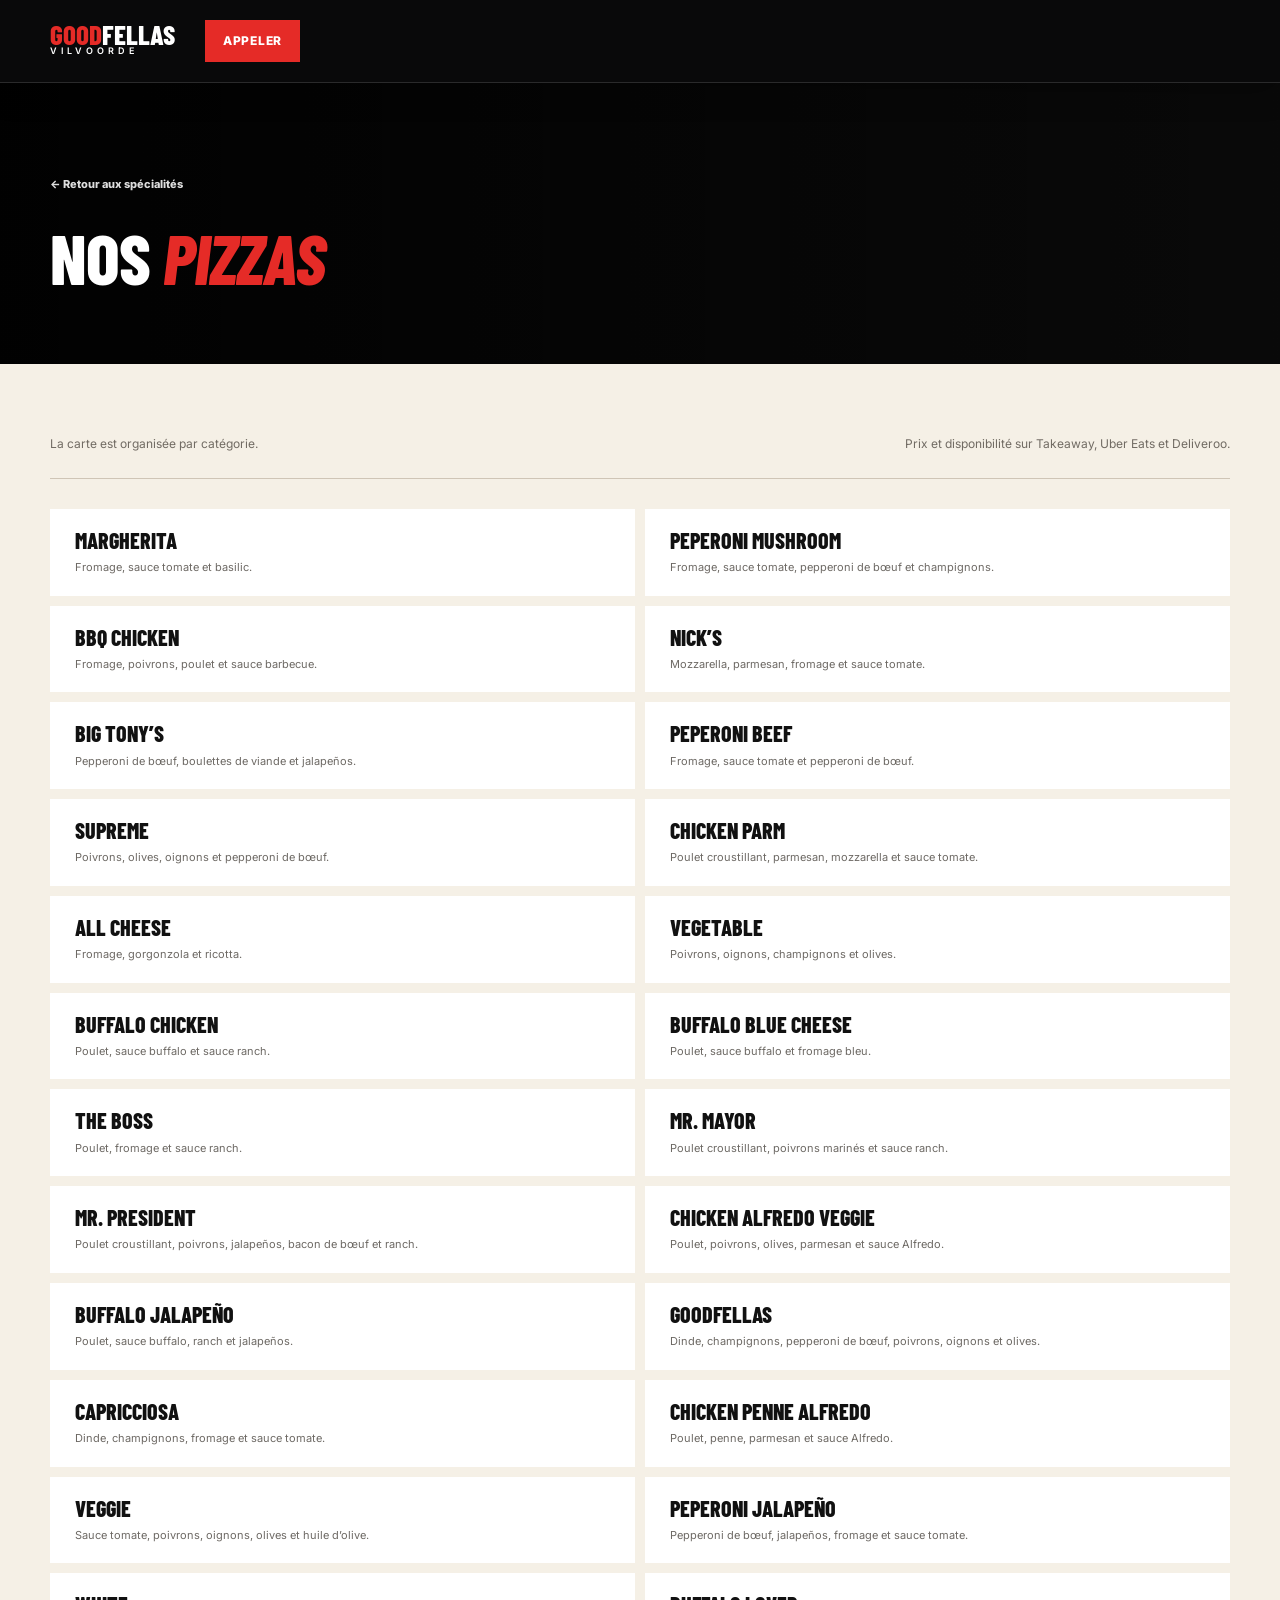
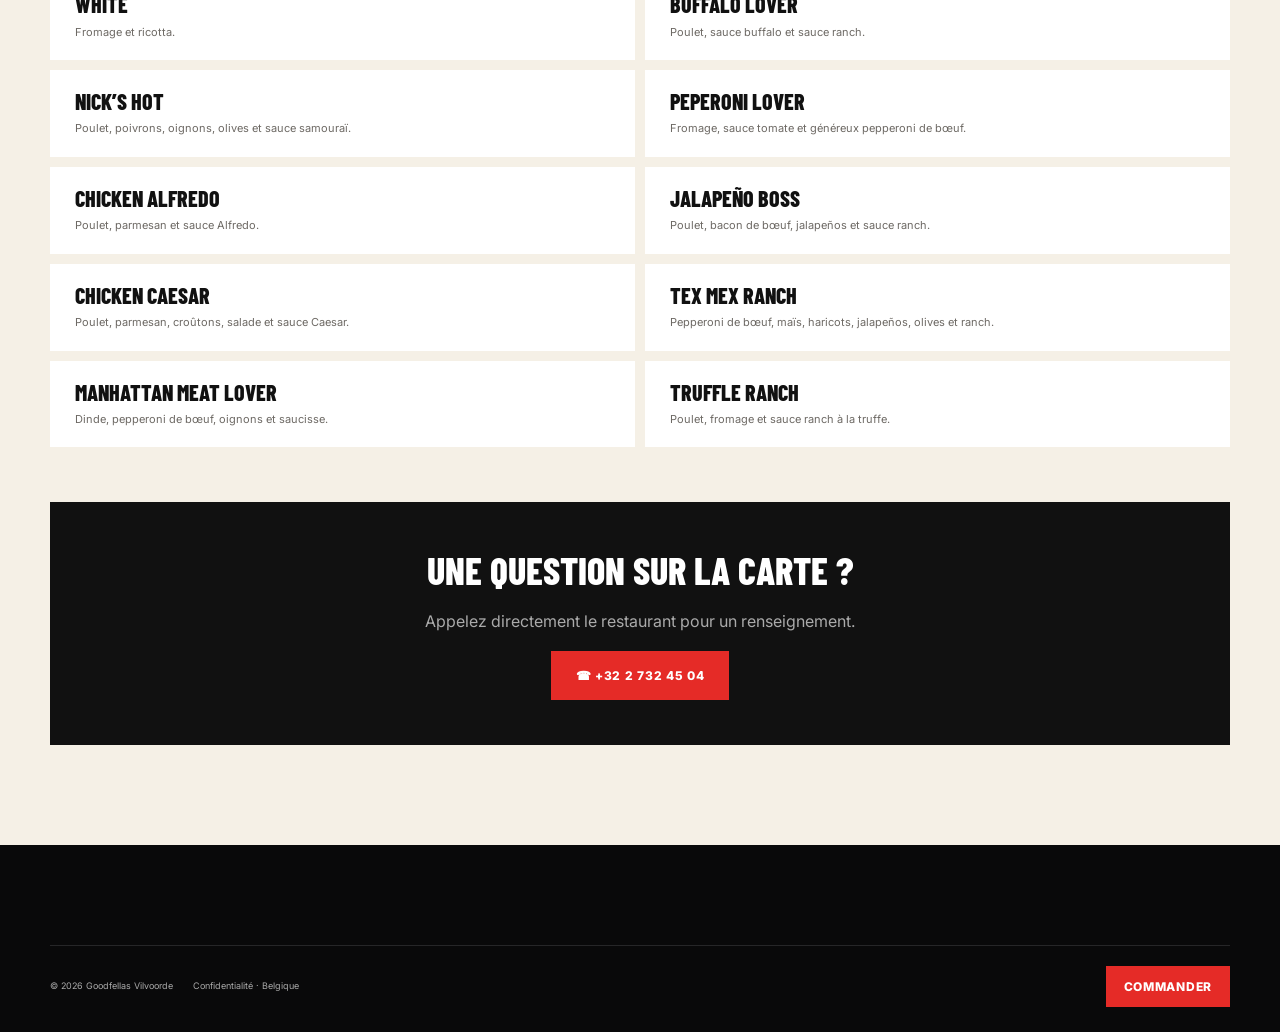
==== menu.html @ f49ae3bf "Mise à jour du site Goodfellas" ====
<!doctype html><html lang="fr"><head><meta charset="UTF-8"><meta name="viewport" content="width=device-width,initial-scale=1"><title>Menu | Goodfellas Vilvoorde</title><meta name="description" content="Découvrez les spécialités Goodfellas Vilvoorde par catégorie."><link rel="stylesheet" href="style.css"></head><body class="inner-page"><header class="site-header"><nav class="nav wrap"><a class="brand" href="index.html"><span>GOOD</span>FELLAS<small>VILVOORDE</small></a><a class="btn btn-small" href="tel:+3227324504">Appeler</a></nav></header><main><section class="menu-hero" id="menu-hero"><div class="wrap"><a href="index.html#specialites">← Retour aux spécialités</a><h1 id="category-title">Nos <em>spécialités</em></h1></div></section><section class="menu-page"><div class="wrap"><div class="menu-note"><span>La carte est organisée par catégorie.</span><span>Prix et disponibilité sur Takeaway, Uber Eats et Deliveroo.</span></div><div class="item-list" id="item-list"></div><div class="phone-cta"><h2>Une question sur la carte ?</h2><p>Appelez directement le restaurant pour un renseignement.</p><a class="btn" href="tel:+3227324504">☎ +32 2 732 45 04</a></div></div></section></main><footer><div class="wrap footer-line"><div><span>© <span id="year"></span> Goodfellas Vilvoorde</span><a href="privacy.html">Confidentialité · Belgique</a></div><a class="btn btn-small" href="index.html#order">Commander</a></div></footer><script src="menu.js"></script></body></html>
---- style.css ----
@import url('https://fonts.googleapis.com/css2?family=Barlow+Condensed:ital,wght@0,600;0,700;0,800;1,800&family=Inter:wght@400;500;600;700;800&display=swap');
:root{--red:#e52b27;--ink:#0a0a0b;--cream:#f5f0e6;--white:#fff;--green:#53a46a;--line:#d8d0c3;--head:'Barlow Condensed',Impact,sans-serif;--body:Inter,Arial,sans-serif}*{box-sizing:border-box}html{scroll-behavior:smooth}body{margin:0;background:var(--cream);color:var(--ink);font:400 16px/1.6 var(--body);overflow-x:hidden}img{display:block;width:100%}a{color:inherit;text-decoration:none}button,input,textarea{font:inherit}.wrap{width:min(1180px,calc(100% - 40px));margin:auto}.skip-link{position:fixed;left:10px;top:-100px;z-index:100;background:#fff;padding:10px}.skip-link:focus{top:10px}.site-header{position:fixed;inset:0 0 auto;z-index:50;border-bottom:1px solid #ffffff22;transition:.3s}.site-header.scrolled,.inner-page .site-header{background:#0a0a0bf4;box-shadow:0 8px 30px #0004}.nav{height:82px;display:flex;align-items:center;gap:25px}.brand{font:800 27px/20px var(--head);color:#fff;display:inline-flex;flex-wrap:wrap;width:130px}.brand span{color:var(--red)}.brand small{width:100%;font:600 9px/1.5 var(--body);letter-spacing:4px;color:#fff}.nav-links{display:flex;gap:22px;margin-left:auto}.nav-links a{color:#fff;font-size:12px;font-weight:700}.nav-links a:hover{color:var(--red)}.nav-actions{display:flex;align-items:center;gap:15px}.lang{border:0;background:none;color:#888;cursor:pointer;font-size:12px}.lang strong{color:#fff}.btn{display:inline-flex;align-items:center;justify-content:center;border:2px solid var(--red);background:var(--red);color:#fff;padding:13px 23px;font-size:12px;font-weight:800;text-transform:uppercase;letter-spacing:.7px;cursor:pointer;transition:.25s}.btn:hover{background:#fff;color:#111;border-color:#fff;transform:translateY(-2px)}.btn-small{padding:9px 16px}.btn-outline{background:transparent;border-color:#fff}.menu-toggle{display:none;background:none;border:0;width:40px}.menu-toggle span{display:block;height:2px;background:#fff;margin:6px}.hero{height:min(920px,100vh);min-height:760px;position:relative;display:flex;align-items:center;background:#111 url('images/hero-feast.png') center/cover no-repeat}.hero-shade{position:absolute;inset:0;background:linear-gradient(90deg,#000f 0%,#000c 40%,#0001 78%),linear-gradient(0deg,#000a,transparent 50%)}.hero-content{position:relative;padding-top:70px;color:#fff}.hero h1,.simple-title,.order-section h2,.about h2,.contact h2,.menu-hero h1{font:800 clamp(50px,7vw,92px)/.9 var(--head);text-transform:uppercase;letter-spacing:-1px;margin:0}.hero h1 em,h2 em,.menu-hero h1 em{font-style:italic;color:var(--red)}.hero p{max-width:560px;color:#d5d5d5;font-size:17px;margin:25px 0}.hero-buttons{display:flex;gap:12px}.hero-trust{display:flex;align-items:stretch;gap:16px;margin-top:34px}.halal-proof{border:1px solid #ffffff33;background:#111c;color:#fff;padding:12px 16px;display:flex;align-items:center;gap:12px;text-align:left;cursor:pointer;backdrop-filter:blur(7px)}.seal{display:grid;place-items:center;width:42px;height:42px;border-radius:50%;background:#306f43;color:#fff;font-size:22px}.halal-proof strong,.halal-proof small{display:block}.halal-proof strong{font-size:12px;text-transform:uppercase}.halal-proof small{max-width:170px;color:#aaa;font-size:9px}.quick-order{display:flex;gap:8px}.platform{min-width:135px;padding:11px 14px;background:#fff;color:#111;display:flex;flex-direction:column;justify-content:center;transition:.25s}.platform:hover{transform:translateY(-3px)}.platform b{font-size:13px}.platform small{font-size:8px;color:#555}.platform.uber i{color:#06c167;font-style:normal}.platform.deliveroo{color:#008f87}.platform.takeaway{color:#f15b2a}.section{padding:105px 0}.simple-title{font-size:62px;text-align:center;margin-bottom:45px}.category-grid{display:grid;grid-template-columns:repeat(12,1fr);gap:14px}.category-card{position:relative;grid-column:span 4;height:360px;overflow:hidden;background:#111;color:#fff}.category-card:nth-child(4),.category-card:nth-child(5){grid-column:span 6}.category-card img{height:100%;object-fit:cover;transition:.6s}.category-card:nth-child(3) img{object-position:25% 75%}.category-card:nth-child(4) img{object-position:80% 80%}.category-card:nth-child(5) img{object-position:75% 10%}.category-card:after{content:"";position:absolute;inset:35% 0 0;background:linear-gradient(transparent,#000e)}.category-card>span{position:absolute;z-index:2;left:25px;bottom:23px;right:25px;display:flex;align-items:end;justify-content:space-between}.category-card strong{font:800 32px/1 var(--head);text-transform:uppercase}.category-card small{font-size:10px;color:#ddd}.category-card:hover img{transform:scale(1.06)}.photo-strip{display:grid;grid-template-columns:repeat(3,1fr);grid-auto-rows:290px;background:#080809}.gallery-photo{border:0;padding:0;overflow:hidden;background:#111;cursor:pointer}.gallery-photo img{height:100%;object-fit:cover;transition:.5s}.gallery-photo:hover img{transform:scale(1.05);filter:brightness(.78)}.crop-wings img{object-position:5% 5%}.crop-tacos img{object-position:5% 95%}.crop-tenders img{object-position:95% 95%}.crop-shake img{object-position:95% 5%}.order-section{padding:105px 0;text-align:center;background:var(--red);color:#fff}.order-section h2{font-size:66px}.order-section h2 em{color:#111}.order-section>div>p{color:#ffd8d6}.order-cards{display:grid;grid-template-columns:repeat(3,1fr);gap:12px;margin-top:35px}.big-platform{background:#fff;color:#111;padding:25px;display:grid;gap:4px;justify-items:center;transition:.25s}.big-platform:hover{background:#111;color:#fff;transform:translateY(-5px)}.big-platform b{font-size:17px}.big-platform small{font-size:10px}.platform-icon{width:46px;height:46px;border-radius:12px;display:grid;place-items:center;color:#fff;font-weight:900;margin-bottom:7px}.big-platform.takeaway .platform-icon{background:#f15b2a}.big-platform.uber .platform-icon{background:#06c167}.big-platform.deliveroo .platform-icon{background:#00c1b2}.about{display:grid;grid-template-columns:1fr 1fr;background:#fff;min-height:610px}.about-photo{overflow:hidden}.about-photo img{height:100%;object-fit:cover;object-position:68% center}.about-content{padding:90px max(35px,7vw);align-self:center}.about h2{font-size:60px}.about-content p{color:#69645e;max-width:580px}.contact{padding:105px 0;background:#ebe5d9}.contact h2{font-size:62px;margin-bottom:45px}.contact-layout{display:grid;grid-template-columns:.9fr 1.1fr;gap:55px}.contact-details{display:grid;align-content:start}.contact-row{display:flex;gap:18px;padding:18px 0;border-top:1px solid #cec5b6}.contact-icon{display:grid;place-items:center;width:40px;height:40px;border:1px solid var(--red);color:var(--red);font-weight:800}.contact-row small,.contact-row strong{display:block}.contact-row small{font-size:9px;letter-spacing:2px;color:#817b72}.contact-row strong{font-size:13px}.contact-details>.btn{justify-self:start;margin-top:18px}.map-consent{min-height:450px;background:linear-gradient(38deg,transparent 48%,#f8f4e8 49% 53%,transparent 54%),linear-gradient(118deg,transparent 43%,#f8f4e8 44% 49%,transparent 50%),#d8cbb4;border:10px solid #fff;box-shadow:0 18px 50px #4e3a2422;position:relative}.map-placeholder{position:absolute;inset:0;display:flex;flex-direction:column;align-items:center;justify-content:center;text-align:center;padding:30px;background:#d6c9b5aa}.map-placeholder>span{font-size:50px;color:var(--red)}.map-placeholder p{font-size:12px;max-width:310px}.map-consent iframe{width:100%;height:100%;min-height:430px;border:0;display:block}footer{background:#09090a;color:#aaa;padding:60px 0 25px}.footer-main{display:flex;justify-content:space-between;align-items:start}.footer-main p{font-size:12px}.footer-main nav{display:flex;gap:22px;font-size:12px}.footer-line{border-top:1px solid #262628;margin-top:40px;padding-top:20px;display:flex;align-items:center;justify-content:space-between}.footer-line>div:first-child{display:flex;gap:20px;font-size:9px}.socials{display:flex;gap:9px}.socials a{width:38px;height:38px;border:1px solid #333;display:grid;place-items:center;transition:.2s}.socials a:hover{border-color:var(--red);background:var(--red)}.socials svg{width:19px;height:19px;fill:none;stroke:#fff;stroke-width:1.8}.socials a:nth-child(n+2) svg{fill:#fff;stroke:none}.back-top{position:fixed;right:20px;bottom:20px;width:44px;height:44px;border:0;background:var(--red);color:#fff;z-index:30;opacity:0;pointer-events:none;transition:.3s}.back-top.show{opacity:1;pointer-events:auto}.lightbox,.certificate-dialog{border:0;padding:0;background:#111;color:#fff;box-shadow:0 20px 80px #000}.lightbox{width:min(900px,90vw)}dialog::backdrop{background:#000d}.lightbox img{max-height:78vh;object-fit:contain}.lightbox button,.dialog-close{position:absolute;right:8px;top:8px;width:40px;height:40px;background:#000b;color:#fff;border:0;font-size:27px;cursor:pointer}.lightbox p{padding:0 20px}.certificate-dialog{width:min(470px,90vw);padding:48px;text-align:center}.cert-mark{margin:auto;display:grid;place-items:center;width:80px;height:80px;border:3px solid var(--green);border-radius:50%;font-size:40px;color:var(--green)}.certificate-dialog h2{font:800 35px var(--head);text-transform:uppercase}.certificate-dialog p{color:#bbb;font-size:13px}.reveal{opacity:0;transform:translateY(24px);transition:.7s}.reveal.visible{opacity:1;transform:none}
/* Menu category page */.inner-page{background:#0d0d0e;color:#fff}.menu-hero{padding:170px 0 75px;background:#111 center/cover no-repeat;position:relative}.menu-hero:before{content:"";position:absolute;inset:0;background:linear-gradient(90deg,#000e,#0007)}.menu-hero .wrap{position:relative}.menu-hero a{font-size:11px;font-weight:800;color:#ddd}.menu-hero h1{font-size:70px;margin-top:30px}.menu-page{padding:70px 0 100px;background:#f5f0e6;color:#111}.menu-note{display:flex;justify-content:space-between;gap:25px;border-bottom:1px solid #cfc5b6;padding-bottom:25px;margin-bottom:30px;font-size:12px;color:#716b63}.item-list{display:grid;grid-template-columns:1fr 1fr;gap:10px}.menu-item{background:#fff;padding:19px 22px;border-left:3px solid transparent}.menu-item:hover{border-color:var(--red)}.menu-item h2{font:800 22px/1.1 var(--head);text-transform:uppercase;margin:0 0 7px}.menu-item p{font-size:11px;color:#6d6964;margin:0}.phone-cta{margin-top:55px;background:#111;color:#fff;padding:45px;text-align:center}.phone-cta h2{font:800 38px var(--head);text-transform:uppercase;margin:0 0 10px}.phone-cta p{color:#aaa}.privacy-main{padding:150px 0 90px;background:#f5f0e6;min-height:100vh}.privacy-main h1{font:800 60px var(--head);text-transform:uppercase}.privacy-copy{max-width:760px}.privacy-copy h2{font:800 28px var(--head);text-transform:uppercase;margin-top:35px}.privacy-copy p,.privacy-copy li{font-size:14px;color:#59554f}.privacy-copy a{color:var(--red);text-decoration:underline}
@media(max-width:950px){.nav-links{position:fixed;inset:82px 0 auto;background:#09090a;padding:30px 20px;display:none;flex-direction:column;align-items:flex-start}.nav-links.open{display:flex}.menu-toggle{display:block;margin-left:auto}.hero-trust{flex-direction:column;align-items:flex-start}.category-card{grid-column:span 6}.category-card:nth-child(5){grid-column:span 12}.photo-strip{grid-template-columns:repeat(2,1fr)}.about{grid-template-columns:1fr}.about-photo{height:440px}.contact-layout{grid-template-columns:1fr}.footer-main{gap:40px}.footer-main nav{flex-wrap:wrap}.item-list{grid-template-columns:1fr}}
@media(max-width:640px){.wrap{width:min(100% - 28px,1180px)}.nav{height:70px}.nav-links{top:70px}.nav-actions .btn{display:none}.hero{height:auto;min-height:780px;background-position:65% center}.hero-shade{background:linear-gradient(90deg,#000f,#000a),linear-gradient(0deg,#000d,transparent)}.hero h1{font-size:49px}.hero p{font-size:14px}.hero-buttons{flex-direction:column;align-items:flex-start}.quick-order{width:100%;overflow-x:auto}.platform{min-width:125px}.section{padding:72px 0}.simple-title,.contact h2{font-size:45px}.category-grid{display:block}.category-card,.category-card:nth-child(n){display:block;height:260px;margin-bottom:10px}.category-card>span{display:block}.category-card small{display:block;margin-top:7px}.photo-strip{grid-auto-rows:190px}.order-section{padding:75px 0}.order-section h2{font-size:45px}.order-cards{grid-template-columns:1fr}.about-photo{height:310px}.about-content{padding:70px 25px}.about h2{font-size:46px}.contact{padding:75px 0}.map-consent{min-height:350px}.map-consent iframe{min-height:330px}.footer-main{display:block}.footer-main nav{margin-top:30px}.footer-line{align-items:flex-start;gap:20px}.footer-line>div:first-child{flex-direction:column;gap:7px}.menu-hero{padding:130px 0 55px}.menu-hero h1{font-size:52px}.menu-note{display:block}.phone-cta{padding:35px 20px}.privacy-main h1{font-size:45px}}
@media(prefers-reduced-motion:reduce){html{scroll-behavior:auto}*,*:before,*:after{transition:none!important}.reveal{opacity:1;transform:none}}

/* Brand delivery logos, live Google map and compact mobile ordering CTA */
.platform{min-width:145px}
.platform img{width:132px;height:34px;object-fit:contain;object-position:left center}
.platform small{margin-top:2px}
.big-platform{gap:12px}
.big-platform:hover{background:#f7f7f7;color:#111}
.big-platform img{width:min(230px,85%);height:58px;object-fit:contain}
.map-open{position:absolute;right:12px;bottom:12px;z-index:2;background:#fff;color:#111;padding:10px 14px;border-radius:3px;box-shadow:0 3px 14px #0003;font-size:11px;font-weight:800}
.map-open:hover{color:var(--red)}
@media(max-width:640px){
  .nav{gap:10px}
  .nav-actions{gap:7px}
  .nav-actions .lang{display:none}
  .nav-actions .btn{display:inline-flex;padding:8px 10px;font-size:9px}
}
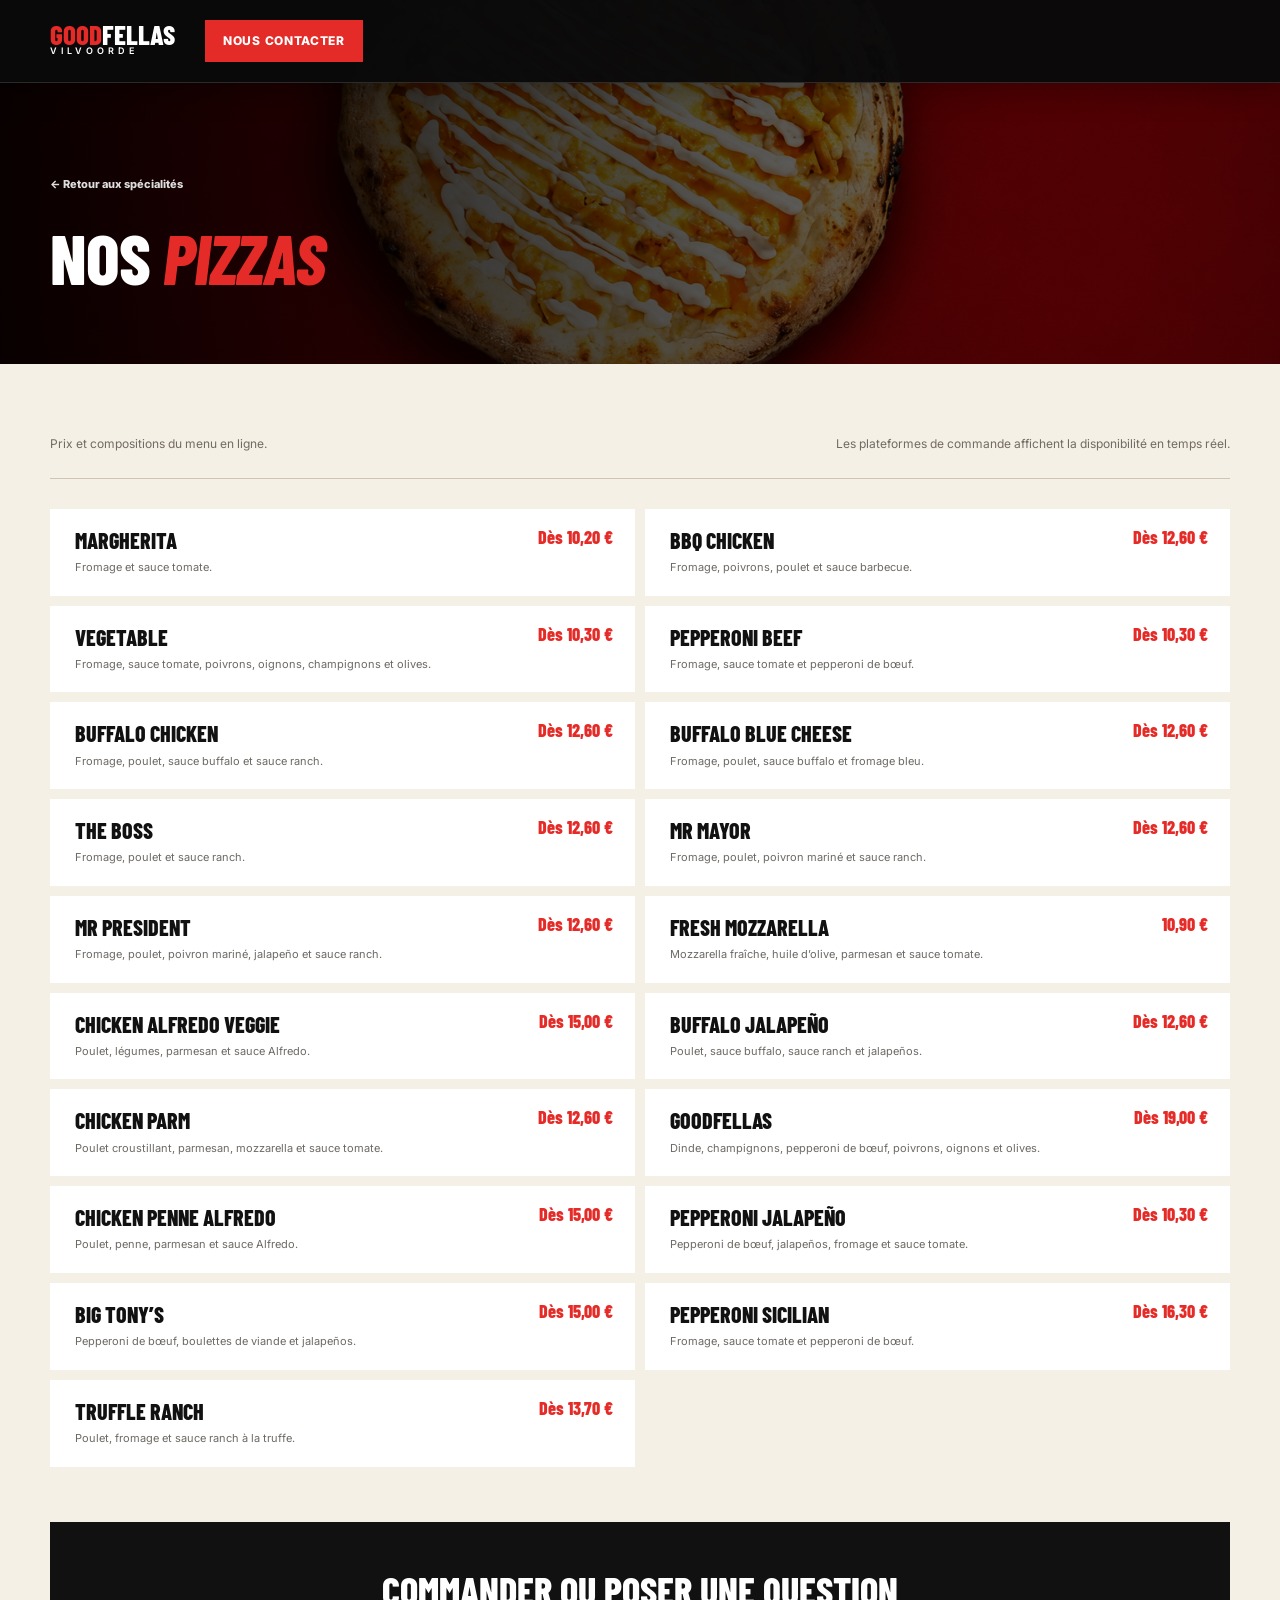
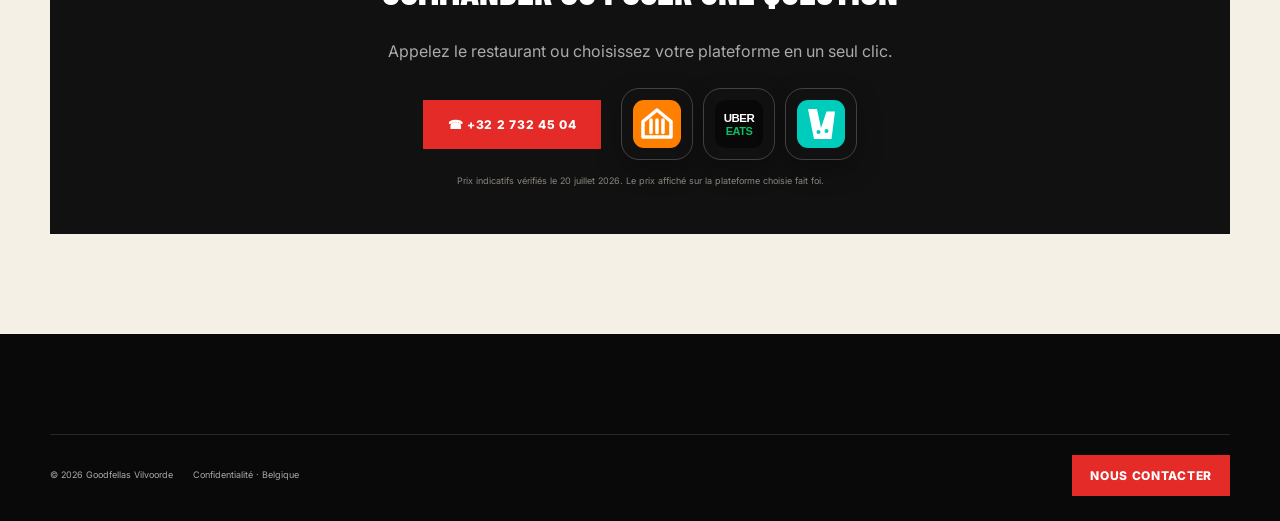
==== commit d1e7a95d: "Mise à jour contact, horaires et menus" ====
--- a/menu.html
+++ b/menu.html
@@ -1 +1,44 @@
-<!doctype html><html lang="fr"><head><meta charset="UTF-8"><meta name="viewport" content="width=device-width,initial-scale=1"><title>Menu | Goodfellas Vilvoorde</title><meta name="description" content="Découvrez les spécialités Goodfellas Vilvoorde par catégorie."><link rel="stylesheet" href="style.css"></head><body class="inner-page"><header class="site-header"><nav class="nav wrap"><a class="brand" href="index.html"><span>GOOD</span>FELLAS<small>VILVOORDE</small></a><a class="btn btn-small" href="tel:+3227324504">Appeler</a></nav></header><main><section class="menu-hero" id="menu-hero"><div class="wrap"><a href="index.html#specialites">← Retour aux spécialités</a><h1 id="category-title">Nos <em>spécialités</em></h1></div></section><section class="menu-page"><div class="wrap"><div class="menu-note"><span>La carte est organisée par catégorie.</span><span>Prix et disponibilité sur Takeaway, Uber Eats et Deliveroo.</span></div><div class="item-list" id="item-list"></div><div class="phone-cta"><h2>Une question sur la carte ?</h2><p>Appelez directement le restaurant pour un renseignement.</p><a class="btn" href="tel:+3227324504">☎ +32 2 732 45 04</a></div></div></section></main><footer><div class="wrap footer-line"><div><span>© <span id="year"></span> Goodfellas Vilvoorde</span><a href="privacy.html">Confidentialité · Belgique</a></div><a class="btn btn-small" href="index.html#order">Commander</a></div></footer><script src="menu.js"></script></body></html>
+<!doctype html>
+<html lang="fr">
+<head>
+  <meta charset="UTF-8">
+  <meta name="viewport" content="width=device-width,initial-scale=1">
+  <title>Menu | Goodfellas Vilvoorde</title>
+  <meta name="description" content="Découvrez les spécialités, compositions et prix Goodfellas Vilvoorde par catégorie.">
+  <link rel="stylesheet" href="style.css">
+</head>
+<body class="inner-page">
+  <header class="site-header">
+    <nav class="nav wrap">
+      <a class="brand" href="index.html"><span>GOOD</span>FELLAS<small>VILVOORDE</small></a>
+      <a class="btn btn-small" href="index.html#contact">Nous contacter</a>
+    </nav>
+  </header>
+  <main>
+    <section class="menu-hero" id="menu-hero">
+      <div class="wrap"><a href="index.html#specialites">← Retour aux spécialités</a><h1 id="category-title">Nos <em>spécialités</em></h1></div>
+    </section>
+    <section class="menu-page">
+      <div class="wrap">
+        <div class="menu-note"><span>Prix et compositions du menu en ligne.</span><span>Les plateformes de commande affichent la disponibilité en temps réel.</span></div>
+        <div class="item-list" id="item-list"></div>
+        <div class="phone-cta menu-order-cta">
+          <h2>Commander ou poser une question</h2>
+          <p>Appelez le restaurant ou choisissez votre plateforme en un seul clic.</p>
+          <div class="menu-cta-actions">
+            <a class="btn" href="tel:+3227324504">☎ +32 2 732 45 04</a>
+            <div class="delivery-apps menu-delivery-apps" aria-label="Commander en ligne">
+              <a class="platform takeaway" href="https://www.takeaway.com/be/menu/goodfellas-vilvoorde-vilvoorde" target="_blank" rel="noopener" aria-label="Commander avec Takeaway.com"><img src="images/takeaway-app.svg" alt="Takeaway.com"></a>
+              <a class="platform uber" href="https://www.ubereats.com/be/store/goodfellas-vilvoorde/KhaZmnmpX9CYa98NBAnrwQ" target="_blank" rel="noopener" aria-label="Commander avec Uber Eats"><img src="images/ubereats-app.svg" alt="Uber Eats"></a>
+              <a class="platform deliveroo" href="https://deliveroo.be/en/menu/brussels/vilvoorde-center/goodfellas-vilvoorde" target="_blank" rel="noopener" aria-label="Commander avec Deliveroo"><img src="images/deliveroo-app.svg" alt="Deliveroo"></a>
+            </div>
+          </div>
+          <small class="menu-source">Prix indicatifs vérifiés le 20 juillet 2026. Le prix affiché sur la plateforme choisie fait foi.</small>
+        </div>
+      </div>
+    </section>
+  </main>
+  <footer><div class="wrap footer-line"><div><span>© <span id="year"></span> Goodfellas Vilvoorde</span><a href="privacy.html">Confidentialité · Belgique</a></div><a class="btn btn-small" href="index.html#contact">Nous contacter</a></div></footer>
+  <script src="menu.js"></script>
+</body>
+</html>
--- a/style.css
+++ b/style.css
@@ -20,3 +20,79 @@
   .nav-actions .lang{display:none}
   .nav-actions .btn{display:inline-flex;padding:8px 10px;font-size:9px}
 }
+
+/* Delivery applications shown as compact app-style logo buttons */
+.delivery-apps{display:flex;gap:10px;align-items:center}
+.delivery-apps .platform{width:72px;min-width:72px;height:72px;padding:11px;border:1px solid #ffffff30;border-radius:18px;align-items:center;justify-content:center;box-shadow:0 10px 26px #0004}
+.delivery-apps .platform img{width:100%;height:100%;object-fit:contain;object-position:center}
+.delivery-apps .platform.takeaway,.delivery-apps .platform.uber,.delivery-apps .platform.deliveroo{background:transparent}
+.footer-links-and-apps{display:grid;justify-items:end;gap:22px}
+.footer-delivery-apps .platform{width:58px;min-width:58px;height:58px;border-radius:15px;padding:9px;box-shadow:none}
+@media(max-width:640px){
+  .hero-order-logos{overflow:visible}
+  .hero-order-logos .platform{width:62px;min-width:62px;height:62px;border-radius:15px;padding:9px}
+  .footer-links-and-apps{justify-items:start;margin-top:30px}
+  .footer-main nav{margin-top:0}
+  .footer-delivery-apps{flex-wrap:wrap}
+}
+
+/* Static hero image and ordering logos stay below the primary action */
+.hero{background:#111 url('images/hero-main-clean.png') center/cover no-repeat;overflow:hidden}
+.hero-shade{z-index:1;pointer-events:none}
+.hero-content{z-index:2}
+.hero-order-logos{width:max-content;max-width:100%}
+.hero-trust{flex-direction:column;align-items:flex-start;gap:12px}
+.halal-proof{width:max-content;max-width:100%}
+.gallery-photo{position:relative;text-align:left;color:#fff}
+.gallery-photo:after{content:"";position:absolute;inset:35% 0 0;background:linear-gradient(transparent,#000e);pointer-events:none}
+.gallery-label{position:absolute;z-index:2;left:20px;right:20px;bottom:17px;display:grid;gap:3px;pointer-events:none}
+.gallery-label strong{font:800 25px/1 var(--head);text-transform:uppercase}
+.gallery-label small{max-width:420px;color:#ddd;font-size:9px;line-height:1.35}
+@media(max-width:640px){
+  .hero{background-position:center}
+  .hero-trust{gap:12px;margin-top:22px}
+  .hero-order-logos{width:100%;overflow-x:auto;padding-bottom:4px}
+  .hero-order-logos .platform{min-width:115px}
+  .gallery-label{left:12px;right:12px;bottom:10px}
+  .gallery-label strong{font-size:20px}
+  .gallery-label small{display:none}
+  .hero-order-logos .platform{width:62px;min-width:62px;height:62px;border-radius:15px;padding:6px}
+  .about-photo{height:480px}
+}
+
+/* Current contact details, restaurant cover and priced menu */
+.gallery-portrait img{object-position:center 42%}
+.hours-card{border-top:1px solid #cec5b6;border-bottom:1px solid #cec5b6}
+.hours-card summary{display:flex;gap:18px;padding:18px 0;cursor:pointer;list-style:none}
+.hours-card summary::-webkit-details-marker{display:none}
+.hours-card summary>span:last-child{display:grid;flex:1}
+.hours-card summary small{font-size:9px;letter-spacing:2px;color:#817b72}
+.hours-card summary strong{font-size:13px}
+.hours-card summary em{font-size:10px;color:var(--red);font-style:normal;font-weight:800;margin-top:3px}
+.hours-list{margin:0 0 18px 58px;background:#fff;padding:13px 16px}
+.hours-list>div{display:flex;justify-content:space-between;gap:25px;padding:7px 0;border-bottom:1px solid #eee6dc;font-size:12px}
+.hours-list>div.today{color:var(--red)}
+.hours-list>a{display:block;margin-top:12px;color:var(--red);font-size:11px;font-weight:800}
+.hours-list>small{display:block;margin-top:5px;color:#817b72;font-size:9px}
+.about-cover{position:relative;display:grid;grid-template-columns:1fr;place-items:center;min-height:720px;overflow:hidden;background:#111;color:#fff}
+.about-cover-photo,.about-cover-shade{position:absolute;inset:0;width:100%;height:100%}
+.about-cover-photo{object-fit:cover;object-position:center 45%}
+.about-cover-shade{background:linear-gradient(#0008,#000b)}
+.about-cover .about-content{position:relative;z-index:2;padding:80px 25px;text-align:center;align-self:center}
+.about-cover .about-content p{margin:22px auto 0;color:#f0ece6;text-shadow:0 2px 10px #000;max-width:690px}
+.menu-item-head{display:flex;align-items:start;justify-content:space-between;gap:20px}
+.menu-price{flex:0 0 auto;color:var(--red);font:800 18px/1 var(--head);white-space:nowrap}
+.menu-order-cta{display:grid;justify-items:center}
+.menu-cta-actions{display:flex;align-items:center;justify-content:center;flex-wrap:wrap;gap:20px;margin-top:8px}
+.menu-delivery-apps .platform{border-color:#ffffff35}
+.menu-source{display:block;margin-top:14px;color:#8b857d;font-size:9px}
+@media(max-width:640px){
+  .gallery-portrait img{object-position:center 40%}
+  .hours-list{margin-left:0}
+  .about-cover{min-height:580px}
+  .about-cover-photo{object-position:center}
+  .about-cover .about-content{padding:65px 24px}
+  .menu-item-head{gap:12px}
+  .menu-price{font-size:16px}
+  .menu-cta-actions{flex-direction:column}
+}
